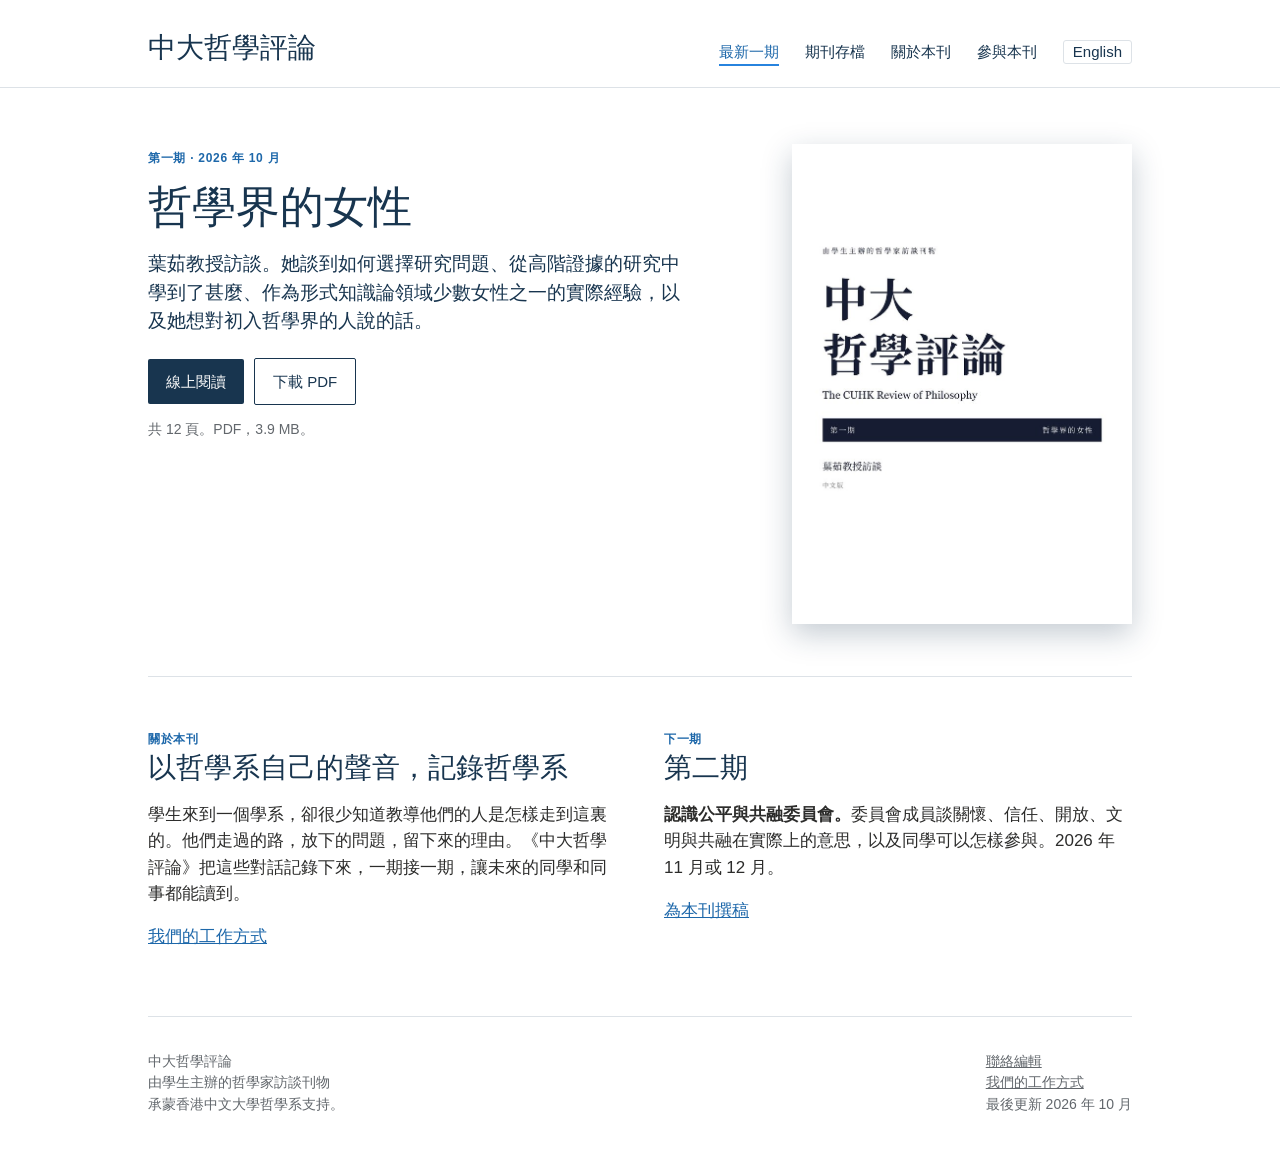
==== zh/index.html @ c37728f8 "Add Chinese edition and language switch, use e-print page-turn viewer, list only published issues" ====
<!DOCTYPE html>
<html lang="zh-Hant">
<head>
<meta charset="utf-8">
<meta name="viewport" content="width=device-width, initial-scale=1">
<title>第一期 | 中大哲學評論</title>
<meta name="description" content="《中大哲學評論》，香港中文大學學生主辦的哲學家訪談刊物。">
<meta property="og:title" content="中大哲學評論 第一期">
<meta property="og:description" content="哲學界的女性。葉茹教授訪談。線上閱讀或下載 PDF。">
<meta property="og:image" content="https://cuhkphilreview.com/images/issue-1-cover-zh.jpg">
<meta property="og:url" content="https://cuhkphilreview.com/zh/">
<link rel="alternate" hreflang="en" href="https://cuhkphilreview.com/">
<link rel="alternate" hreflang="zh-Hant" href="https://cuhkphilreview.com/zh/">
<link rel="stylesheet" href="../style.css">
<link rel="icon" href="../favicon.svg" type="image/svg+xml">
</head>
<body>
<header class="masthead"><div class="wrap"><div class="mast"><a class="brand" href="index.html">中大哲學評論</a><nav><a href="index.html" class="current">最新一期</a><a href="issues.html">期刊存檔</a><a href="about.html">關於本刊</a><a href="contribute.html">參與本刊</a><a class="lang" href="../index.html" lang="en" hreflang="en">English</a></nav></div></div></header>
<main class="wrap">
<section class="hero">
<div><span class="kicker">第一期 · 2026 年 10 月</span>
<h1>哲學界的女性</h1>
<p class="lead">葉茹教授訪談。她談到如何選擇研究問題、從高階證據的研究中學到了甚麼、作為形式知識論領域少數女性之一的實際經驗，以及她想對初入哲學界的人說的話。</p>
<a class="btn" href="issue-1.html">線上閱讀</a><a class="btn secondary" href="../pdf/The-CUHK-Review-of-Philosophy-Issue-1-Chinese.pdf" download="中大哲學評論第一期.pdf">下載 PDF</a>
<p class="small" style="margin-top:14px">共 12 頁。PDF，3.9 MB。</p></div>
<aside class="cover"><a href="issue-1.html"><img src="../images/issue-1-cover-zh.jpg" width="691" height="975" alt="第一期封面，哲學界的女性"></a></aside>
</section>
<section class="block"><div class="two">
<div><span class="kicker">關於本刊</span><h2>以哲學系自己的聲音，記錄哲學系</h2>
<p>學生來到一個學系，卻很少知道教導他們的人是怎樣走到這裏的。他們走過的路，放下的問題，留下來的理由。《中大哲學評論》把這些對話記錄下來，一期接一期，讓未來的同學和同事都能讀到。</p>
<p><a href="about.html">我們的工作方式</a></p></div>
<div><span class="kicker">下一期</span><h2>第二期</h2>
<p><b>認識公平與共融委員會。</b>委員會成員談關懷、信任、開放、文明與共融在實際上的意思，以及同學可以怎樣參與。2026 年 11 月或 12 月。</p>
<p><a href="contribute.html">為本刊撰稿</a></p></div>
</div></section>
</main>
<footer><div class="wrap"><div class="cols">
<div>中大哲學評論<br>由學生主辦的哲學家訪談刊物<br><span class="small">承蒙香港中文大學哲學系支持。</span></div>
<div><a href="contribute.html">聯絡編輯</a><br><a href="about.html">我們的工作方式</a><br><span class="small">最後更新 2026 年 10 月</span></div>
</div></div></footer>
</body>
</html>
---- style.css ----
:root{--navy:#18354F;--blue:#2783DE;--text-blue:#1E68AA;--ink:#2C2C2B;--muted:#62676C;--rule:#DDE2E7;--soft:#F1F6FB;--paper:#F9F8F7;--ph:#D6DCE2}
*{box-sizing:border-box}
html{-webkit-text-size-adjust:100%}
body{margin:0;font-family:-apple-system,BlinkMacSystemFont,"Segoe UI",Roboto,Helvetica,Arial,sans-serif;color:var(--ink);line-height:1.55;background:#fff;font-size:17px}
a{color:var(--text-blue)}
.preview{background:var(--navy);color:#fff;font-size:13px;text-align:center;padding:7px 12px;letter-spacing:.02em}
.wrap{max-width:1040px;margin:0 auto;padding:0 28px}
header.masthead{border-bottom:1px solid var(--rule)}
.mast{display:flex;align-items:baseline;justify-content:space-between;padding:26px 0 18px;flex-wrap:wrap;gap:12px}
.brand{font-family:Georgia,"Times New Roman",serif;font-size:28px;color:var(--navy);text-decoration:none}
nav a{white-space:nowrap;margin-left:26px;text-decoration:none;color:var(--navy);font-size:15px}
nav a:first-child{margin-left:0}
nav a.current{color:var(--text-blue);border-bottom:2px solid var(--blue);padding-bottom:4px}
.kicker{font-size:12px;letter-spacing:.14em;text-transform:uppercase;color:var(--text-blue);font-weight:700}
h1{font-family:Georgia,"Times New Roman",serif;font-weight:normal;color:var(--navy);font-size:44px;line-height:1.12;margin:12px 0 18px}
h2{font-family:Georgia,"Times New Roman",serif;font-weight:normal;color:var(--navy);font-size:28px;line-height:1.2;margin:0 0 14px}
h3{font-size:18px;color:var(--navy);margin:0 0 6px}
.lead{font-size:19px;color:var(--navy);line-height:1.5;margin:0}
.hero{display:grid;grid-template-columns:1.15fr .85fr;gap:48px;padding:56px 0 52px;border-bottom:1px solid var(--rule);align-items:start}
.btn{display:inline-block;margin-top:22px;background:var(--navy);color:#fff;padding:11px 18px;text-decoration:none;border-radius:2px;font-size:15px}
.btn.secondary{background:#fff;color:var(--navy);border:1px solid var(--navy);margin-left:10px}
.issue-card{background:var(--soft);border-left:3px solid var(--blue);padding:28px 28px 24px}
.issue-card .kicker{margin-bottom:8px;display:block}
.issue-card h2{font-size:26px}
.issue-card p{margin:0 0 10px;color:var(--ink)}
.people{list-style:none;padding:0;margin:14px 0 0}
.people li{padding:8px 0;border-top:1px solid var(--rule);font-size:15px;color:var(--muted)}
.ph{display:inline-block;height:13px;background:var(--ph);border-radius:3px;vertical-align:middle}
section.block{padding:48px 0;border-bottom:1px solid var(--rule)}
.grid3{display:grid;grid-template-columns:repeat(3,1fr);gap:28px;margin-top:22px}
.card{border-top:2px solid var(--navy);padding-top:14px}
.card .kicker{display:block;margin-bottom:8px}
.card p{margin:8px 0 0;font-size:15.5px;color:var(--ink)}
.card a.more{font-size:14.5px;text-decoration:none;display:inline-block;margin-top:10px}
.two{display:grid;grid-template-columns:1fr 1fr;gap:48px}
.muted{color:var(--muted)}
.small{font-size:14px;color:var(--muted)}
footer{padding:34px 0 44px;font-size:14px;color:var(--muted)}
footer .cols{display:flex;justify-content:space-between;gap:24px;flex-wrap:wrap}
footer a{color:var(--muted)}
article{max-width:720px;margin:0 auto;padding:52px 0 40px}
article .standfirst{font-family:Georgia,"Times New Roman",serif;font-style:italic;font-size:21px;line-height:1.45;color:var(--navy);margin:14px 0 22px}
article .meta{font-size:14.5px;color:var(--muted);padding:12px 0;border-top:1px solid var(--rule);border-bottom:1px solid var(--rule);margin-bottom:28px}
.qa p{margin:0 0 16px}
.qa .q{font-weight:700;color:var(--navy)}
.pull{border-left:3px solid var(--blue);padding:6px 0 6px 22px;margin:30px 0;font-family:Georgia,"Times New Roman",serif;font-size:24px;line-height:1.35;color:var(--navy)}
.timeline{list-style:none;padding:0;margin:0;border-top:1px solid var(--rule)}
.timeline li{display:grid;grid-template-columns:96px 1fr;gap:16px;padding:10px 0;border-bottom:1px solid var(--rule);font-size:15.5px}
.archive{list-style:none;padding:0;margin:20px 0 0}
.archive li{display:grid;grid-template-columns:150px 1fr 190px;gap:20px;padding:18px 0;border-top:1px solid var(--rule);align-items:baseline}
.archive li:last-child{border-bottom:1px solid var(--rule)}
.archive .title{font-family:Georgia,"Times New Roman",serif;font-size:22px;color:var(--navy)}
.status{font-size:13px;letter-spacing:.08em;text-transform:uppercase;color:var(--text-blue);font-weight:700}
@media (max-width:820px){.hero,.two{grid-template-columns:1fr}.grid3{grid-template-columns:1fr}h1{font-size:34px}.archive li{grid-template-columns:1fr}.mast{display:block}nav{margin-top:12px}nav a{margin-left:0;margin-right:22px}}
.cover img{display:block;width:100%;max-width:340px;height:auto;margin-left:auto;box-shadow:0 10px 28px rgba(24,53,79,.25)}
@media (max-width:820px){.cover img{margin:0 auto;max-width:260px}}
nav a.lang{border:1px solid var(--rule);padding:2px 9px 3px;border-radius:3px}
html[lang^="zh"] body{font-family:-apple-system,BlinkMacSystemFont,"PingFang TC","Noto Sans TC","Noto Sans CJK TC","Microsoft JhengHei","Segoe UI",Roboto,Helvetica,Arial,sans-serif}
html[lang^="zh"] .brand,html[lang^="zh"] h1,html[lang^="zh"] h2,html[lang^="zh"] .archive .title,html[lang^="zh"] article .standfirst{font-family:Georgia,"Songti TC","Noto Serif TC","Noto Serif CJK TC","Source Han Serif TC",PMingLiU,serif}
html[lang^="zh"] article .standfirst{font-style:normal}
html[lang^="zh"] .kicker,html[lang^="zh"] .status{letter-spacing:.06em}
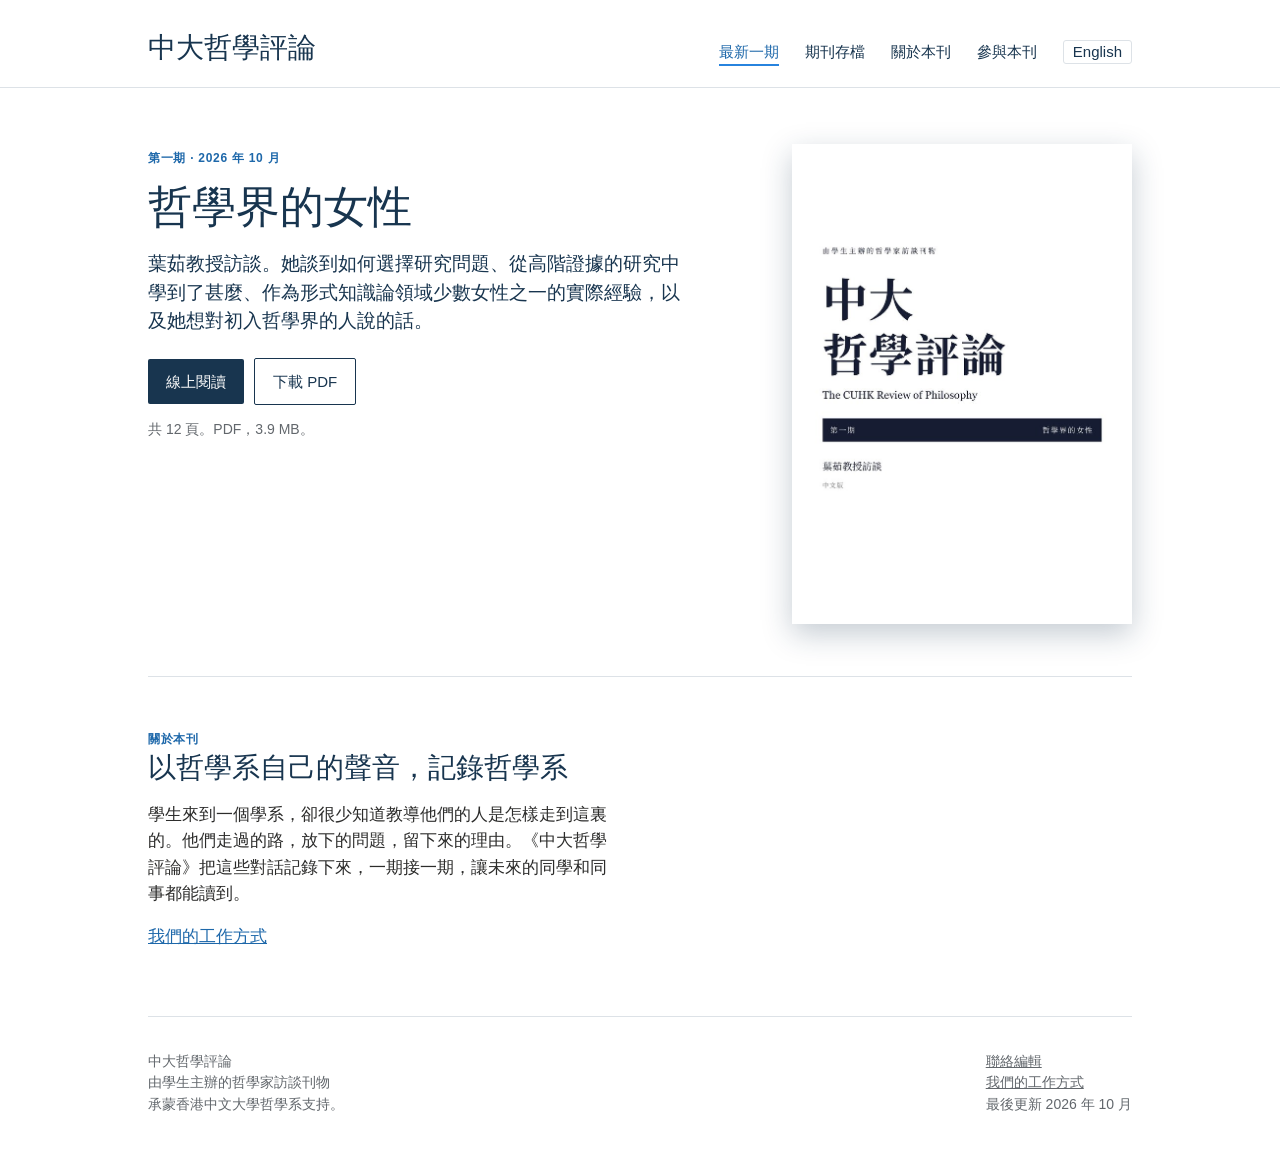
==== commit 3d67d55c: "Remove Issue No. 2 notice from home pages; Chinese edition page numbers now match the English editio" ====
--- a/zh/index.html
+++ b/zh/index.html
@@ -29,9 +29,6 @@
 <div><span class="kicker">關於本刊</span><h2>以哲學系自己的聲音，記錄哲學系</h2>
 <p>學生來到一個學系，卻很少知道教導他們的人是怎樣走到這裏的。他們走過的路，放下的問題，留下來的理由。《中大哲學評論》把這些對話記錄下來，一期接一期，讓未來的同學和同事都能讀到。</p>
 <p><a href="about.html">我們的工作方式</a></p></div>
-<div><span class="kicker">下一期</span><h2>第二期</h2>
-<p><b>認識公平與共融委員會。</b>委員會成員談關懷、信任、開放、文明與共融在實際上的意思，以及同學可以怎樣參與。2026 年 11 月或 12 月。</p>
-<p><a href="contribute.html">為本刊撰稿</a></p></div>
 </div></section>
 </main>
 <footer><div class="wrap"><div class="cols">
